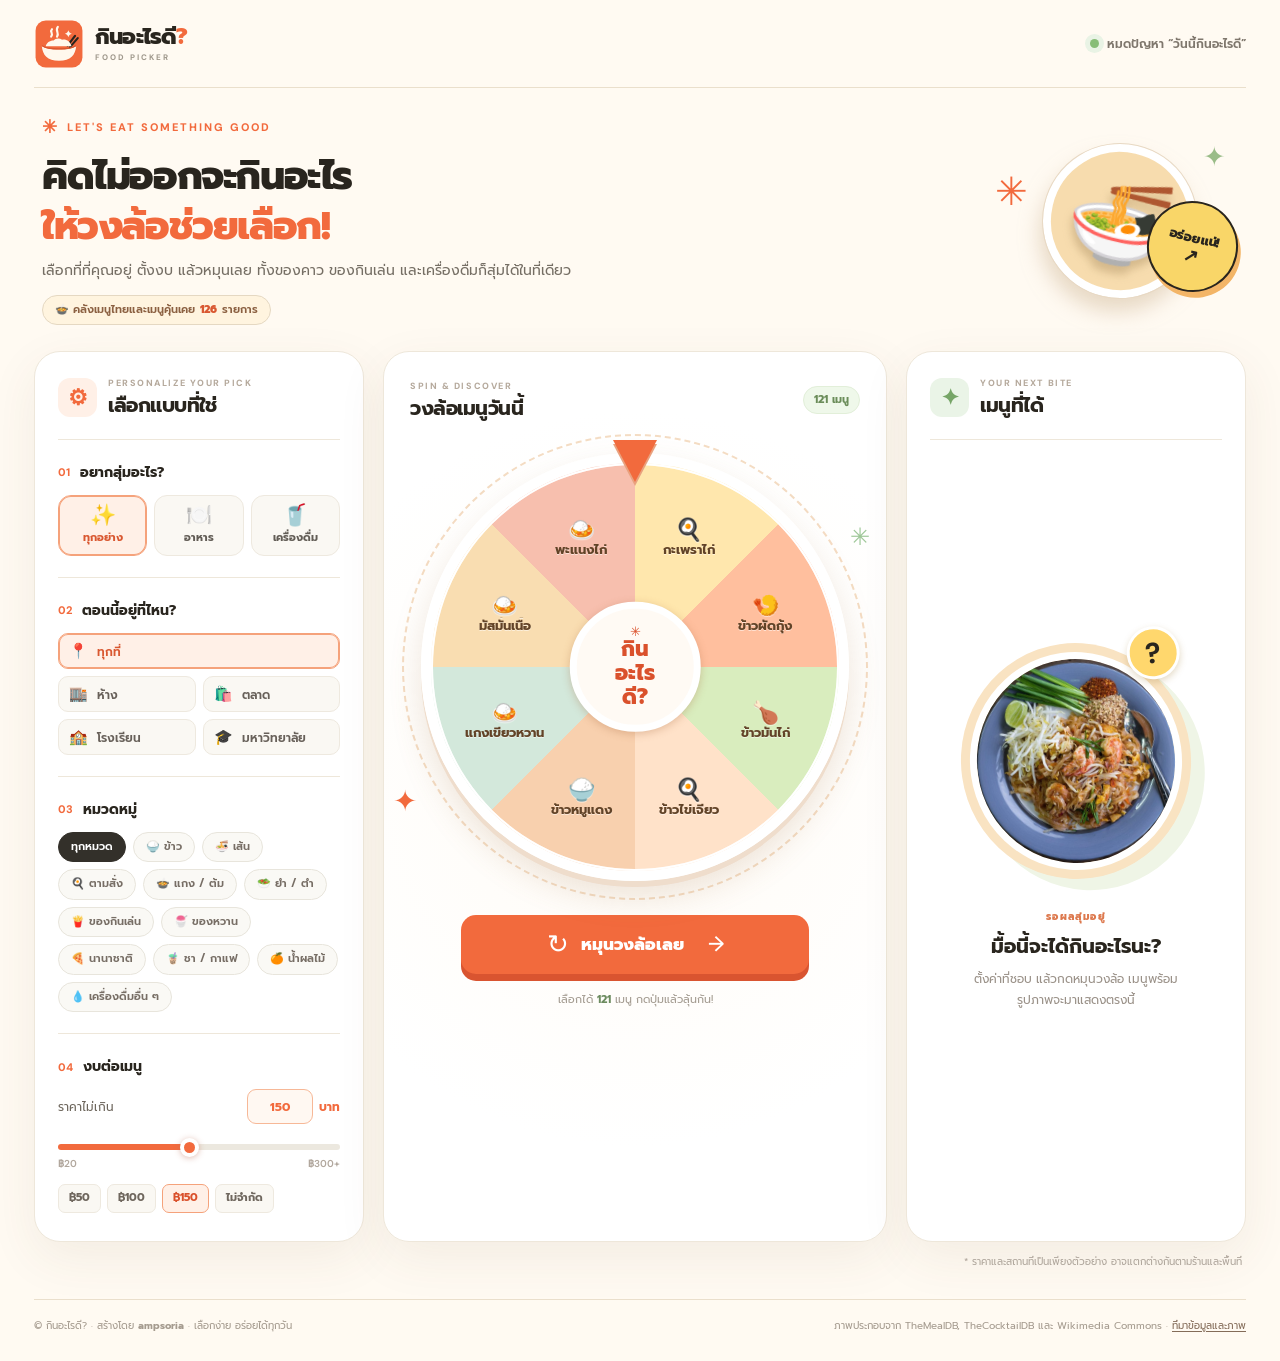
==== index.html @ 2dd82d44 "Prepare food roulette for GitHub Pages" ====
<!doctype html>
<html lang="th">
<head>
  <meta charset="UTF-8" />
  <meta name="viewport" content="width=device-width, initial-scale=1" />
  <meta name="theme-color" content="#fff8ed" />
  <meta name="description" content="วงล้อสุ่มอาหารและเครื่องดื่ม เลือกสถานที่ หมวดหมู่ และงบประมาณ แล้วหมุนหามื้อถัดไปของคุณ" />
  <title>กินอะไรดี? — วงล้อสุ่มอาหารและเครื่องดื่ม</title>
  <link rel="icon" href="assets/logo-final.svg" type="image/svg+xml" />
  <link rel="preconnect" href="https://fonts.googleapis.com" />
  <link rel="preconnect" href="https://fonts.gstatic.com" crossorigin />
  <link href="https://fonts.googleapis.com/css2?family=DM+Sans:wght@400;500;600;700;800&family=Prompt:wght@400;500;600;700;800&display=swap" rel="stylesheet" />
  <link rel="stylesheet" href="styles.css" />
  <script src="app.js" defer></script>
</head>
<body>
  <div class="site-shell">
    <header class="site-header">
      <a class="brand" href="#top" aria-label="กินอะไรดี หน้าแรก">
        <span class="brand-mark" aria-hidden="true"><img src="assets/logo-final.svg" alt="" width="48" height="48" /></span>
        <span class="brand-name">กินอะไรดี<span class="brand-question">?</span><small>FOOD PICKER</small></span>
      </a>
      <div class="header-note"><span class="header-note-dot"></span> หมดปัญหา “วันนี้กินอะไรดี”</div>
    </header>

    <main id="top">
      <section class="intro" aria-labelledby="page-title">
        <div class="intro-copy">
          <span class="eyebrow"><span class="eyebrow-star">✳</span> LET'S EAT SOMETHING GOOD</span>
          <h1 id="page-title">คิดไม่ออกจะกินอะไร<br /><span>ให้วงล้อช่วยเลือก!</span></h1>
          <p>เลือกที่ที่คุณอยู่ ตั้งงบ แล้วหมุนเลย ทั้งของคาว ของกินเล่น และเครื่องดื่มก็สุ่มได้ในที่เดียว</p>
          <div class="catalog-counter">🍲 คลังเมนูไทยและเมนูคุ้นเคย <strong id="catalog-total">35</strong> รายการ</div>
        </div>
        <div class="intro-art" aria-hidden="true">
          <div class="art-spark art-spark-one">✳</div>
          <div class="art-plate"><span>🍜</span></div>
          <div class="art-badge">อร่อยแน่! <span>↗</span></div>
          <div class="art-spark art-spark-two">✦</div>
        </div>
      </section>

      <section class="picker-layout" aria-label="วงล้อสุ่มเมนู">
        <aside class="filter-card" aria-labelledby="filter-title">
          <div class="card-heading">
            <div class="heading-icon">⚙</div>
            <div><span class="card-kicker">PERSONALIZE YOUR PICK</span><h2 id="filter-title">เลือกแบบที่ใช่</h2></div>
          </div>

          <div class="filter-group">
            <div class="group-heading"><span class="step">01</span><h3>อยากสุ่มอะไร?</h3></div>
            <div class="type-options" id="type-options" role="group" aria-label="ประเภทเมนู">
              <button class="type-option is-selected" type="button" data-type="all" aria-pressed="true"><span>✨</span> ทุกอย่าง</button>
              <button class="type-option" type="button" data-type="food" aria-pressed="false"><span>🍽️</span> อาหาร</button>
              <button class="type-option" type="button" data-type="drink" aria-pressed="false"><span>🥤</span> เครื่องดื่ม</button>
            </div>
          </div>

          <div class="filter-group">
            <div class="group-heading"><span class="step">02</span><h3>ตอนนี้อยู่ที่ไหน?</h3></div>
            <div class="location-options" id="location-options" role="group" aria-label="สถานที่">
              <button class="location-option is-selected" type="button" data-location="all" aria-pressed="true"><span>📍</span> ทุกที่</button>
              <button class="location-option" type="button" data-location="mall" aria-pressed="false"><span>🏬</span> ห้าง</button>
              <button class="location-option" type="button" data-location="market" aria-pressed="false"><span>🛍️</span> ตลาด</button>
              <button class="location-option" type="button" data-location="school" aria-pressed="false"><span>🏫</span> โรงเรียน</button>
              <button class="location-option" type="button" data-location="university" aria-pressed="false"><span>🎓</span> มหาวิทยาลัย</button>
            </div>
          </div>

          <div class="filter-group">
            <div class="group-heading"><span class="step">03</span><h3>หมวดหมู่</h3></div>
            <div class="category-options" id="category-options" role="group" aria-label="หมวดหมู่เมนู"></div>
          </div>

          <div class="filter-group budget-group">
            <div class="group-heading"><span class="step">04</span><h3>งบต่อเมนู</h3></div>
            <div class="budget-topline"><label for="budget-input">ราคาไม่เกิน</label><div class="budget-input-wrap"><input id="budget-input" type="number" min="0" max="9999" step="1" value="150" inputmode="numeric" /><span>บาท</span></div></div>
            <input class="budget-slider" id="budget-slider" type="range" min="20" max="300" step="10" value="150" aria-label="งบสูงสุดต่อเมนู" />
            <div class="budget-scale"><span>฿20</span><span>฿300+</span></div>
            <div class="budget-presets" id="budget-presets" role="group" aria-label="งบประมาณที่เลือกบ่อย">
              <button type="button" data-budget="50">฿50</button>
              <button type="button" data-budget="100">฿100</button>
              <button type="button" data-budget="150" class="is-selected">฿150</button>
              <button type="button" data-budget="all">ไม่จำกัด</button>
            </div>
          </div>
        </aside>

        <div class="spin-card" aria-labelledby="wheel-title">
          <div class="spin-header">
            <div><span class="card-kicker">SPIN & DISCOVER</span><h2 id="wheel-title">วงล้อเมนูวันนี้</h2></div>
            <span class="match-count" id="match-count">0 เมนู</span>
          </div>
          <div class="wheel-stage">
            <div class="wheel-halo"></div>
            <div class="wheel-pointer" aria-hidden="true"></div>
            <div class="wheel" id="wheel" aria-label="วงล้อสุ่มเมนู">
              <div class="wheel-labels" id="wheel-labels"></div>
            </div>
            <div class="wheel-center" aria-hidden="true"><span class="center-spark">✳</span><strong>กิน<br>อะไร<br>ดี?</strong></div>
            <span class="stage-spark stage-spark-a" aria-hidden="true">✦</span>
            <span class="stage-spark stage-spark-b" aria-hidden="true">✳</span>
          </div>
          <button class="spin-button" type="button" id="spin-button"><span class="spin-button-icon">↻</span><span>หมุนวงล้อเลย</span><span class="spin-button-arrow">→</span></button>
          <p class="spin-hint" id="spin-hint">เลือกได้ <strong id="match-count-inline">0</strong> เมนู กดปุ่มแล้วลุ้นกัน!</p>
        </div>

        <aside class="result-card" aria-labelledby="result-title">
          <div class="result-heading"><span class="result-heading-icon">✦</span><div><span class="card-kicker">YOUR NEXT BITE</span><h2 id="result-title">เมนูที่ได้</h2></div></div>
          <div id="result-content" class="result-content" aria-live="polite">
            <div class="result-empty">
              <div class="empty-photo"><img src="assets/pad-thai.jpg" alt="ผัดไทย" /><span class="empty-photo-sticker">?</span></div>
              <span class="result-mini-label">รอผลสุ่มอยู่</span>
              <h3>มื้อนี้จะได้กินอะไรนะ?</h3>
              <p>ตั้งค่าที่ชอบ แล้วกดหมุนวงล้อ เมนูพร้อมรูปภาพจะมาแสดงตรงนี้</p>
            </div>
          </div>
        </aside>
      </section>
      <p class="price-note">* ราคาและสถานที่เป็นเพียงตัวอย่าง อาจแตกต่างกันตามร้านและพื้นที่</p>
    </main>
    <footer class="site-footer"><span>© กินอะไรดี? · สร้างโดย <strong>ampsoria</strong> · เลือกง่าย อร่อยได้ทุกวัน</span><span>ภาพประกอบจาก TheMealDB, TheCocktailDB และ Wikimedia Commons · <a href="credits.html">ที่มาข้อมูลและภาพ</a></span></footer>
  </div>
</body>
</html>
---- styles.css ----
:root{--ink:#29251e;--muted:#827e76;--paper:#fffaf2;--white:#fff;--line:#eee7da;--orange:#f26a3d;--orange-dark:#da512c;--cream:#ffe9c6;--green:#cfeac8;--shadow:0 16px 50px rgba(93,67,35,.075)}
*{box-sizing:border-box}html{scroll-behavior:smooth}body{margin:0;background:var(--paper);color:var(--ink);font-family:Prompt,"Noto Sans Thai",sans-serif;font-size:14px;line-height:1.5}button,input{font:inherit}button{cursor:pointer}button:focus-visible,input:focus-visible{outline:3px solid #ffc271;outline-offset:2px}button:disabled{cursor:not-allowed}h1,h2,h3,p{margin-top:0}.site-shell{max-width:1500px;margin:auto;padding:0 34px}.site-header{height:88px;display:flex;align-items:center;justify-content:space-between;border-bottom:1px solid #eadfcc}.brand{display:flex;align-items:center;gap:11px;text-decoration:none;color:var(--ink)}.brand-mark{width:45px;height:45px;background:var(--orange);border-radius:15px;display:grid;place-items:center;color:white;font-size:27px;line-height:1;transform:rotate(-10deg);box-shadow:0 5px 0 #f7c6a6}.brand-mark span{transform:rotate(10deg)}.brand-name{font-size:22px;font-weight:800;letter-spacing:-.8px;line-height:1}.brand-question{color:var(--orange)}.brand-name small{display:block;margin-top:5px;color:#a0998d;letter-spacing:2px;font:800 8px/1 "DM Sans",sans-serif}.header-note{display:flex;align-items:center;gap:8px;color:#7f776d;font-size:12px;font-weight:600}.header-note-dot{width:9px;height:9px;border-radius:50%;background:#87bd77;box-shadow:0 0 0 5px #e9f3e5}.intro{min-height:245px;display:flex;align-items:center;justify-content:space-between;gap:24px;padding:30px 8px 26px}.intro-copy{max-width:780px}.eyebrow{display:inline-flex;gap:8px;align-items:center;color:var(--orange);font:800 11px/1 "DM Sans",sans-serif;letter-spacing:2px}.eyebrow-star{font-size:18px}.intro h1{margin:12px 0 8px;font-size:clamp(30px,3.05vw,45px);line-height:1.29;letter-spacing:-1.4px;font-weight:800}.intro h1 span{color:var(--orange)}.intro p{color:#756e64;font-size:14px;margin:0;max-width:590px}.intro-art{width:260px;height:175px;position:relative;flex:none}.art-plate{position:absolute;top:10px;left:65px;width:154px;height:154px;border:8px solid #fff;outline:1px solid #e8d9c4;border-radius:50%;background:#f7dcae;display:grid;place-items:center;box-shadow:0 14px 20px #d2ba9980;transform:rotate(13deg)}.art-plate span{font-size:85px;line-height:1;filter:drop-shadow(0 8px 4px #886d4050)}.art-badge{position:absolute;right:0;bottom:17px;background:#f9d668;border:2px solid var(--ink);border-radius:50%;width:91px;height:91px;display:flex;align-items:center;justify-content:center;flex-direction:column;font-size:13px;font-weight:800;transform:rotate(13deg);box-shadow:4px 5px 0 #f3b567}.art-badge span{font-size:18px;line-height:1}.art-spark{position:absolute;color:var(--orange)}.art-spark-one{font-size:39px;left:17px;top:29px}.art-spark-two{font-size:27px;right:12px;top:3px;color:#9abc88}.picker-layout{display:grid;grid-template-columns:minmax(280px,330px) minmax(390px,1fr) minmax(280px,340px);gap:19px;align-items:stretch}.filter-card,.spin-card,.result-card{min-width:0;border:1px solid var(--line);border-radius:26px;background:#fff;box-shadow:var(--shadow)}.filter-card{padding:25px 23px 28px}.card-heading,.result-heading{display:flex;align-items:center;gap:11px;padding-bottom:22px;border-bottom:1px solid var(--line)}.heading-icon,.result-heading-icon{width:39px;height:39px;background:#fff0e7;color:var(--orange);border-radius:12px;display:grid;place-items:center;font-size:22px;font-weight:800}.card-kicker{display:block;font:800 9px/1.4 "DM Sans",sans-serif;letter-spacing:1.55px;color:#b5a99c}.card-heading h2,.spin-header h2,.result-heading h2{font-size:20px;line-height:1.2;margin:3px 0 0;letter-spacing:-.5px}.filter-group{padding-top:22px}.filter-group+.filter-group{border-top:1px solid var(--line);margin-top:21px}.group-heading{display:flex;align-items:center;gap:10px;margin-bottom:12px}.step{color:var(--orange);font:800 11px "DM Sans",sans-serif}.group-heading h3{font-size:14px;font-weight:700;margin:0}.type-options{display:grid;grid-template-columns:repeat(3,1fr);gap:7px}.type-option{min-height:61px;padding:6px 3px;background:#faf8f3;border:1px solid #eee9df;border-radius:13px;color:#625d56;font-size:11px;font-weight:700;display:flex;align-items:center;justify-content:center;flex-direction:column;gap:3px;transition:.2s}.type-option span{font-size:21px;line-height:1.1}.type-option:hover,.location-option:hover,.category-options button:hover,.budget-presets button:hover{border-color:#f9b28f;background:#fff8f1}.type-option.is-selected,.location-option.is-selected{color:#d95831;background:#fff0e7;border-color:#f5a27b;box-shadow:inset 0 0 0 1px #f5a27b}.location-options{display:grid;grid-template-columns:repeat(2,1fr);gap:7px}.location-option{border:1px solid #eee9df;border-radius:10px;background:#faf8f3;min-height:36px;text-align:left;padding:5px 10px;font-size:12px;font-weight:600;color:#68615a;transition:.2s}.location-option:first-child{grid-column:span 2}.location-option span{font-size:15px;margin-right:5px}.category-options{display:flex;flex-wrap:wrap;gap:7px}.category-options button{border:1px solid #e8e5dc;background:#faf9f5;color:#776e65;border-radius:100px;padding:6px 12px;font-size:11px;font-weight:600;transition:.2s}.category-options button.is-selected{background:#33302a;border-color:#33302a;color:#fff}.budget-topline{display:flex;align-items:center;justify-content:space-between;font-size:12px;color:#6d665c}.budget-input-wrap{display:flex;align-items:center;gap:6px;color:var(--orange);font-weight:700}.budget-input-wrap input{width:66px;height:35px;border:1px solid #f7b897;border-radius:9px;text-align:center;color:var(--orange);font-weight:700;background:#fff8f2;appearance:textfield}.budget-input-wrap input::-webkit-inner-spin-button,.budget-input-wrap input::-webkit-outer-spin-button{-webkit-appearance:none;margin:0}.budget-input-wrap input:disabled{opacity:.5}.budget-slider{width:100%;height:6px;appearance:none;-webkit-appearance:none;border-radius:20px;margin:20px 0 5px;background:linear-gradient(to right,var(--orange) 0%,var(--orange) var(--fill,46%),#ece8df var(--fill,46%),#ece8df 100%)}.budget-slider::-webkit-slider-thumb{appearance:none;width:19px;height:19px;border:4px solid white;background:var(--orange);border-radius:50%;box-shadow:0 1px 6px #bf745b7a}.budget-slider::-moz-range-thumb{width:12px;height:12px;border:4px solid white;background:var(--orange);border-radius:50%;box-shadow:0 1px 6px #bf745b7a}.budget-slider:disabled{opacity:.45}.budget-scale{display:flex;justify-content:space-between;color:#b1a79d;font:600 10px "DM Sans",sans-serif}.budget-presets{display:flex;flex-wrap:wrap;gap:6px;margin-top:13px}.budget-presets button{padding:5px 10px;border-radius:7px;background:#faf8f3;border:1px solid #eee9df;color:#6f675e;font-size:11px;font-weight:700}.budget-presets button.is-selected{background:#fff0e7;color:var(--orange-dark);border-color:#f5a27b}.spin-card{padding:28px 26px 26px;display:flex;flex-direction:column;align-items:center;background:radial-gradient(circle at 50% 48%,#fffbf5 0,#fff 70%)}.spin-header{display:flex;justify-content:space-between;align-items:center;width:100%}.match-count{color:#6b8d5a;background:#eff8ea;border:1px solid #e2efd9;border-radius:100px;padding:5px 10px;font-size:11px;font-weight:700;white-space:nowrap}.wheel-stage{position:relative;width:min(100%,470px);aspect-ratio:1;display:grid;place-items:center;margin:22px auto 23px}.wheel-halo{position:absolute;inset:-8px;border-radius:50%;border:2px dashed #f4dcc3}.wheel{position:relative;width:95%;height:95%;border-radius:50%;border:10px solid #fff;box-shadow:0 6px 0 #efddcc,0 16px 32px rgba(163,115,72,.18),inset 0 0 0 2px #fff;overflow:hidden;transform:rotate(0deg);background:#f9d59b}.wheel::after{content:"";position:absolute;inset:0;border-radius:50%;box-shadow:inset 0 0 0 2px #ffffff70;pointer-events:none}.wheel-labels{position:absolute;inset:0}.wheel-label{position:absolute;left:50%;top:50%;width:90px;text-align:center;color:#624327;font-size:clamp(10px,1.1vw,13px);font-weight:700;line-height:1.2;text-shadow:0 1px 0 #ffffff88;transform:translate(-50%,-50%) rotate(var(--angle)) translateY(var(--negative-radius)) rotate(var(--counter-angle));pointer-events:none}.wheel-label span{display:block;overflow:hidden;text-overflow:ellipsis;white-space:nowrap}.wheel-label i{font-style:normal;display:block;font-size:22px;line-height:1.15}.wheel-center{position:absolute;left:50%;top:50%;transform:translate(-50%,-50%);width:29%;aspect-ratio:1;border-radius:50%;background:#fffaf4;border:7px solid #fff;box-shadow:0 2px 8px #a96a3f55;display:flex;align-items:center;justify-content:center;flex-direction:column;text-align:center;z-index:2;color:var(--orange-dark)}.wheel-center strong{font-weight:800;line-height:1.14;font-size:clamp(14px,1.7vw,21px)}.center-spark{font-size:13px;line-height:1}.wheel-pointer{position:absolute;z-index:5;top:-2px;left:50%;transform:translateX(-50%);width:0;height:0;border-left:22px solid transparent;border-right:22px solid transparent;border-top:42px solid var(--orange);filter:drop-shadow(0 4px 0 #e9a17e)}.stage-spark{position:absolute;color:var(--orange);pointer-events:none}.stage-spark-a{font-size:29px;left:-17px;bottom:68px}.stage-spark-b{font-size:24px;right:-10px;top:77px;color:#9ec798}.spin-button{width:min(100%,348px);height:59px;border:0;border-radius:15px;background:var(--orange);box-shadow:0 7px 0 #d95430;color:white;font-size:17px;font-weight:800;display:flex;align-items:center;justify-content:center;gap:12px;transition:transform .15s,box-shadow .15s,background .2s}.spin-button:hover:not(:disabled){background:#e95e35;transform:translateY(2px);box-shadow:0 5px 0 #d95430}.spin-button:active:not(:disabled){transform:translateY(6px);box-shadow:0 1px 0 #d95430}.spin-button:disabled{background:#c8c4bc;box-shadow:0 7px 0 #aaa59d}.spin-button-icon{font-family:"DM Sans",sans-serif;font-size:26px;font-weight:500;line-height:1}.spin-button-arrow{margin-left:12px;font-family:"DM Sans",sans-serif;font-size:21px;font-weight:500}.spin-hint{color:#a39b90;font-size:11px;text-align:center;margin:18px 0 0}.spin-hint strong{color:#6d8c60}.result-card{padding:25px 23px;display:flex;flex-direction:column}.result-heading{padding-bottom:22px}.result-heading-icon{font-size:22px;background:#eaf4e7;color:#76a567}.result-content{flex:1;display:flex;flex-direction:column}.result-empty{flex:1;display:flex;flex-direction:column;align-items:center;justify-content:center;text-align:center;padding:20px 0 26px}.empty-photo{width:min(100%,230px);aspect-ratio:1;position:relative;margin:4px auto 30px;border-radius:50%;background:#f9e3c2;padding:9px;transform:rotate(-8deg);box-shadow:12px 13px 0 #eff5e6}.empty-photo img{width:100%;height:100%;object-fit:cover;border:7px solid white;border-radius:50%;filter:saturate(.92)}.empty-photo-sticker{position:absolute;right:-3px;top:-5px;width:53px;height:53px;border-radius:50%;background:#ffd76d;border:3px solid white;display:grid;place-items:center;font:800 29px "DM Sans",sans-serif;box-shadow:0 3px 7px #9a742a44}.result-mini-label{font-size:10px;letter-spacing:1.2px;color:#dd794e;font-weight:800}.result-empty h3{font-size:20px;margin:7px 0 8px}.result-empty p{max-width:220px;color:#9a9188;font-size:12px;line-height:1.7;margin:0}.result-picked{padding-top:17px;animation:showResult .45s ease}.result-image-wrap{position:relative;width:100%;aspect-ratio:1.12;border-radius:18px;overflow:hidden;background:#f5e4c9}.result-image-wrap img{width:100%;height:100%;object-fit:cover;display:block}.result-image-wrap:after{content:"";position:absolute;inset:auto 0 0;height:35%;background:linear-gradient(transparent,#0003)}.result-price{position:absolute;z-index:1;right:12px;bottom:12px;border-radius:100px;background:#fff;color:var(--orange-dark);font:800 17px Prompt,sans-serif;padding:5px 14px;box-shadow:0 5px 15px #0002}.result-meta{display:flex;gap:6px;align-items:center;margin:19px 0 8px}.result-meta span{border-radius:100px;background:#fff0e7;color:#cf6540;padding:4px 9px;font-size:10px;font-weight:700}.result-meta span:last-child{background:#edf5ea;color:#638654}.result-picked h3{font-size:24px;line-height:1.3;letter-spacing:-.5px;margin:0 0 8px}.result-picked p{font-size:12px;color:#8d857b;line-height:1.7;margin:0 0 18px}.result-divider{height:1px;background:var(--line);margin-top:auto}.result-actions{padding-top:16px;display:flex;gap:8px}.result-actions button{flex:1;border-radius:10px;padding:10px 8px;font-size:11px;font-weight:700}.again-button{border:1px solid var(--orange);color:var(--orange-dark);background:#fff8f3}.copy-button{border:1px solid #e9e5dc;color:#645d54;background:#faf9f6}.result-actions button:hover{filter:brightness(.97)}.no-results{flex:1;display:flex;align-items:center;justify-content:center;flex-direction:column;text-align:center;padding:32px 8px;color:#81796e}.no-results .no-results-icon{font-size:52px;margin-bottom:12px}.no-results h3{font-size:19px;margin:0 0 6px;color:var(--ink)}.no-results p{font-size:12px;max-width:240px}.price-note{color:#afa69c;text-align:right;font-size:10px;margin:12px 4px 30px}.site-footer{padding:18px 0 28px;border-top:1px solid #eadfcc;color:#a59b8f;font-size:10px;display:flex;justify-content:space-between;gap:20px}@keyframes showResult{from{opacity:0;transform:translateY(10px)}to{opacity:1;transform:translateY(0)}}
@media(max-width:1180px){.picker-layout{grid-template-columns:300px minmax(350px,1fr)}.result-card{grid-column:2;grid-row:2}.filter-card{grid-row:1/span 2}.result-empty{min-height:220px}.result-picked{display:grid;grid-template-columns:190px 1fr;column-gap:18px}.result-image-wrap{grid-row:1/span 5;aspect-ratio:1}.result-meta{margin-top:3px}.result-divider,.result-actions{grid-column:2}.result-picked h3{font-size:22px}.wheel-stage{width:min(100%,440px)}}
@media(max-width:760px){.site-shell{padding:0 17px}.site-header{height:73px}.header-note{display:none}.intro{min-height:0;padding:35px 4px 29px}.intro h1{font-size:clamp(29px,7vw,42px)}.intro p{font-size:12px;max-width:400px}.intro-art{display:none}.picker-layout{display:flex;flex-direction:column;gap:15px}.filter-card,.spin-card,.result-card{border-radius:22px}.filter-card{padding:21px}.filter-group{padding-top:18px}.filter-group+.filter-group{margin-top:18px}.spin-card{padding:23px 17px 25px}.wheel-stage{width:min(100%,430px);margin:20px auto 19px}.wheel-label{font-size:clamp(9px,2.65vw,12px);width:74px}.wheel-label i{font-size:17px}.wheel-pointer{border-left-width:18px;border-right-width:18px;border-top-width:35px}.result-card{min-height:310px}.result-picked{display:block}.result-image-wrap{aspect-ratio:1.55}.result-meta{margin-top:16px}.site-footer{flex-direction:column;gap:4px}.price-note{text-align:left}}
@media(max-width:390px){.wheel-center{border-width:5px}.wheel-center strong{font-size:13px}.wheel-label{width:63px;font-size:9px}.wheel-label i{font-size:15px}.spin-button{height:55px;font-size:15px}}
@media(prefers-reduced-motion:reduce){*,*::before,*::after{scroll-behavior:auto!important;animation-duration:.01ms!important;transition-duration:.01ms!important}}
.catalog-counter{display:inline-flex;align-items:center;gap:5px;margin-top:14px;padding:6px 12px;border:1px solid #e5d8c2;border-radius:100px;background:#fff4df;color:#8b6041;font-size:11px;font-weight:600}.catalog-counter strong{color:#d95831;font-weight:800}.site-footer a{color:#846c59;text-decoration:underline;text-underline-offset:2px}.site-footer a:hover{color:#d95831}
.brand-mark{width:50px;height:50px;background:none;border-radius:0;box-shadow:none;transform:none}.brand-mark img{display:block;width:100%;height:100%;object-fit:contain}
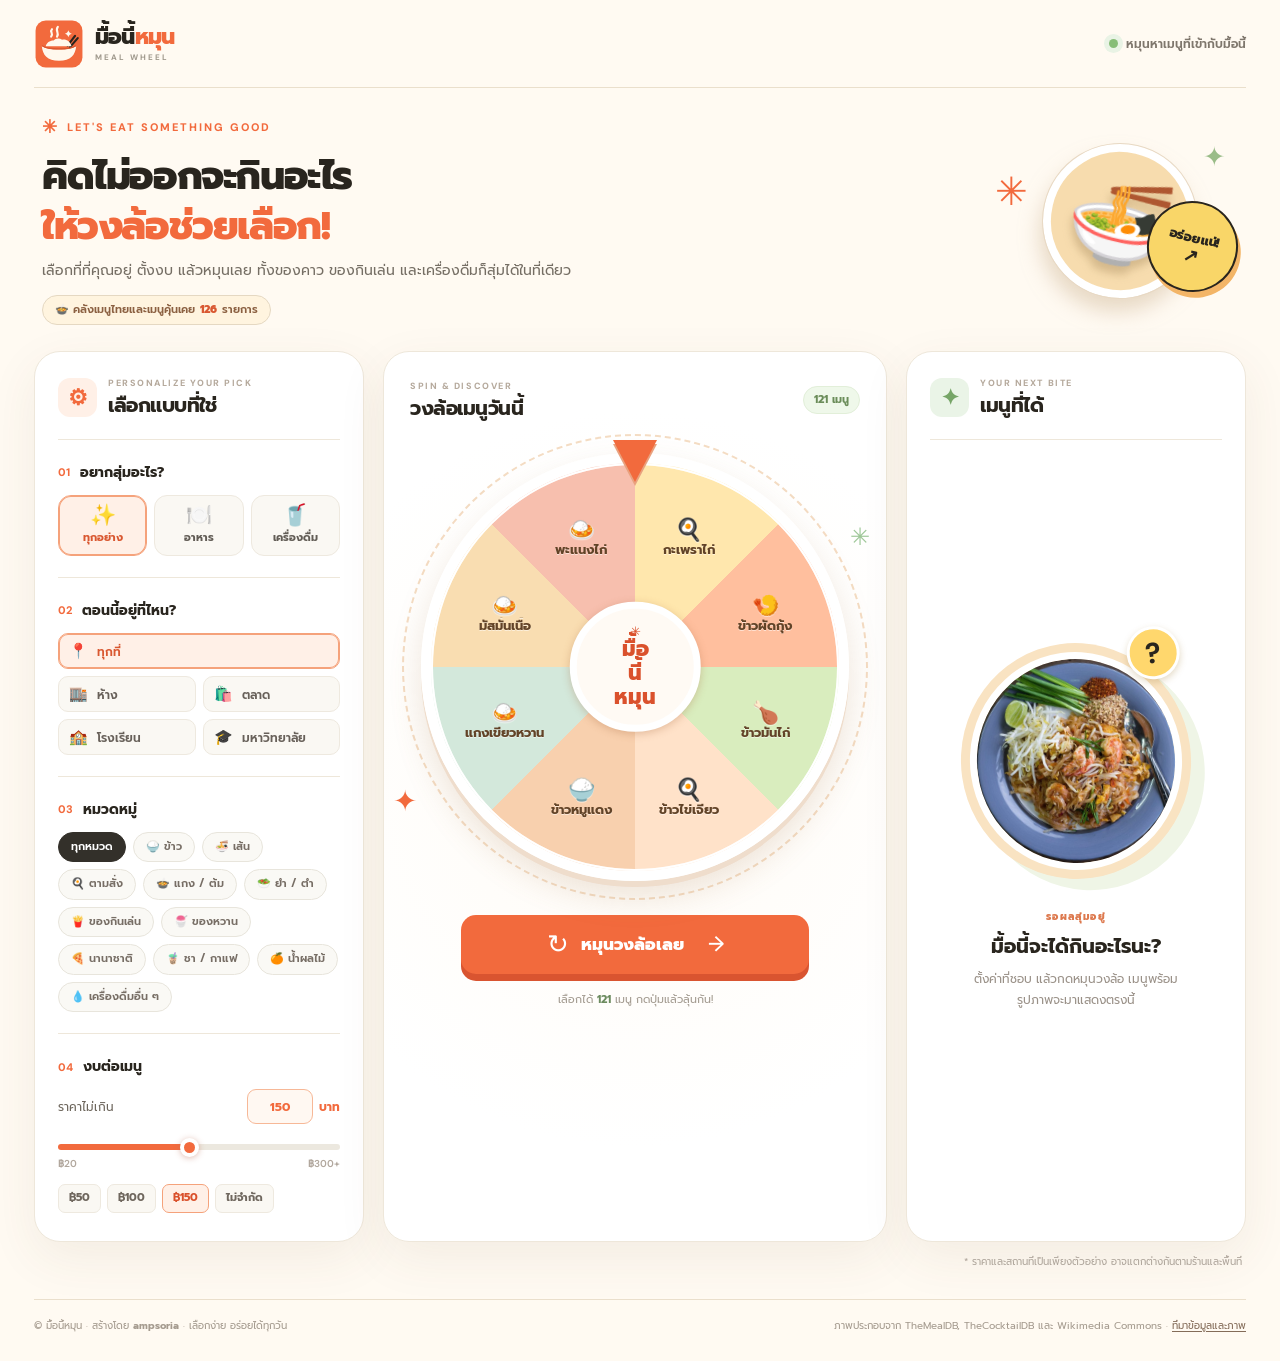
==== commit 9322a85a: "Rename site to มื้อนี้หมุน" ====
--- a/index.html
+++ b/index.html
@@ -4,8 +4,8 @@
   <meta charset="UTF-8" />
   <meta name="viewport" content="width=device-width, initial-scale=1" />
   <meta name="theme-color" content="#fff8ed" />
-  <meta name="description" content="วงล้อสุ่มอาหารและเครื่องดื่ม เลือกสถานที่ หมวดหมู่ และงบประมาณ แล้วหมุนหามื้อถัดไปของคุณ" />
-  <title>กินอะไรดี? — วงล้อสุ่มอาหารและเครื่องดื่ม</title>
+  <meta name="description" content="มื้อนี้หมุน: วงล้อสุ่มอาหารและเครื่องดื่ม เลือกสถานที่ หมวดหมู่ และงบประมาณ แล้วหมุนหามื้อถัดไปของคุณ" />
+  <title>มื้อนี้หมุน — วงล้อสุ่มอาหารและเครื่องดื่ม</title>
   <link rel="icon" href="assets/logo-final.svg" type="image/svg+xml" />
   <link rel="preconnect" href="https://fonts.googleapis.com" />
   <link rel="preconnect" href="https://fonts.gstatic.com" crossorigin />
@@ -16,11 +16,11 @@
 <body>
   <div class="site-shell">
     <header class="site-header">
-      <a class="brand" href="#top" aria-label="กินอะไรดี หน้าแรก">
+      <a class="brand" href="#top" aria-label="มื้อนี้หมุน หน้าแรก">
         <span class="brand-mark" aria-hidden="true"><img src="assets/logo-final.svg" alt="" width="48" height="48" /></span>
-        <span class="brand-name">กินอะไรดี<span class="brand-question">?</span><small>FOOD PICKER</small></span>
+        <span class="brand-name">มื้อนี้<span class="brand-accent">หมุน</span><small>MEAL WHEEL</small></span>
       </a>
-      <div class="header-note"><span class="header-note-dot"></span> หมดปัญหา “วันนี้กินอะไรดี”</div>
+      <div class="header-note"><span class="header-note-dot"></span> หมุนหาเมนูที่เข้ากับมื้อนี้</div>
     </header>
 
     <main id="top">
@@ -96,7 +96,7 @@
             <div class="wheel" id="wheel" aria-label="วงล้อสุ่มเมนู">
               <div class="wheel-labels" id="wheel-labels"></div>
             </div>
-            <div class="wheel-center" aria-hidden="true"><span class="center-spark">✳</span><strong>กิน<br>อะไร<br>ดี?</strong></div>
+            <div class="wheel-center" aria-hidden="true"><span class="center-spark">✳</span><strong>มื้อ<br>นี้<br>หมุน</strong></div>
             <span class="stage-spark stage-spark-a" aria-hidden="true">✦</span>
             <span class="stage-spark stage-spark-b" aria-hidden="true">✳</span>
           </div>
@@ -118,7 +118,7 @@
       </section>
       <p class="price-note">* ราคาและสถานที่เป็นเพียงตัวอย่าง อาจแตกต่างกันตามร้านและพื้นที่</p>
     </main>
-    <footer class="site-footer"><span>© กินอะไรดี? · สร้างโดย <strong>ampsoria</strong> · เลือกง่าย อร่อยได้ทุกวัน</span><span>ภาพประกอบจาก TheMealDB, TheCocktailDB และ Wikimedia Commons · <a href="credits.html">ที่มาข้อมูลและภาพ</a></span></footer>
+    <footer class="site-footer"><span>© มื้อนี้หมุน · สร้างโดย <strong>ampsoria</strong> · เลือกง่าย อร่อยได้ทุกวัน</span><span>ภาพประกอบจาก TheMealDB, TheCocktailDB และ Wikimedia Commons · <a href="credits.html">ที่มาข้อมูลและภาพ</a></span></footer>
   </div>
 </body>
 </html>
--- a/styles.css
+++ b/styles.css
@@ -1,5 +1,5 @@
 :root{--ink:#29251e;--muted:#827e76;--paper:#fffaf2;--white:#fff;--line:#eee7da;--orange:#f26a3d;--orange-dark:#da512c;--cream:#ffe9c6;--green:#cfeac8;--shadow:0 16px 50px rgba(93,67,35,.075)}
-*{box-sizing:border-box}html{scroll-behavior:smooth}body{margin:0;background:var(--paper);color:var(--ink);font-family:Prompt,"Noto Sans Thai",sans-serif;font-size:14px;line-height:1.5}button,input{font:inherit}button{cursor:pointer}button:focus-visible,input:focus-visible{outline:3px solid #ffc271;outline-offset:2px}button:disabled{cursor:not-allowed}h1,h2,h3,p{margin-top:0}.site-shell{max-width:1500px;margin:auto;padding:0 34px}.site-header{height:88px;display:flex;align-items:center;justify-content:space-between;border-bottom:1px solid #eadfcc}.brand{display:flex;align-items:center;gap:11px;text-decoration:none;color:var(--ink)}.brand-mark{width:45px;height:45px;background:var(--orange);border-radius:15px;display:grid;place-items:center;color:white;font-size:27px;line-height:1;transform:rotate(-10deg);box-shadow:0 5px 0 #f7c6a6}.brand-mark span{transform:rotate(10deg)}.brand-name{font-size:22px;font-weight:800;letter-spacing:-.8px;line-height:1}.brand-question{color:var(--orange)}.brand-name small{display:block;margin-top:5px;color:#a0998d;letter-spacing:2px;font:800 8px/1 "DM Sans",sans-serif}.header-note{display:flex;align-items:center;gap:8px;color:#7f776d;font-size:12px;font-weight:600}.header-note-dot{width:9px;height:9px;border-radius:50%;background:#87bd77;box-shadow:0 0 0 5px #e9f3e5}.intro{min-height:245px;display:flex;align-items:center;justify-content:space-between;gap:24px;padding:30px 8px 26px}.intro-copy{max-width:780px}.eyebrow{display:inline-flex;gap:8px;align-items:center;color:var(--orange);font:800 11px/1 "DM Sans",sans-serif;letter-spacing:2px}.eyebrow-star{font-size:18px}.intro h1{margin:12px 0 8px;font-size:clamp(30px,3.05vw,45px);line-height:1.29;letter-spacing:-1.4px;font-weight:800}.intro h1 span{color:var(--orange)}.intro p{color:#756e64;font-size:14px;margin:0;max-width:590px}.intro-art{width:260px;height:175px;position:relative;flex:none}.art-plate{position:absolute;top:10px;left:65px;width:154px;height:154px;border:8px solid #fff;outline:1px solid #e8d9c4;border-radius:50%;background:#f7dcae;display:grid;place-items:center;box-shadow:0 14px 20px #d2ba9980;transform:rotate(13deg)}.art-plate span{font-size:85px;line-height:1;filter:drop-shadow(0 8px 4px #886d4050)}.art-badge{position:absolute;right:0;bottom:17px;background:#f9d668;border:2px solid var(--ink);border-radius:50%;width:91px;height:91px;display:flex;align-items:center;justify-content:center;flex-direction:column;font-size:13px;font-weight:800;transform:rotate(13deg);box-shadow:4px 5px 0 #f3b567}.art-badge span{font-size:18px;line-height:1}.art-spark{position:absolute;color:var(--orange)}.art-spark-one{font-size:39px;left:17px;top:29px}.art-spark-two{font-size:27px;right:12px;top:3px;color:#9abc88}.picker-layout{display:grid;grid-template-columns:minmax(280px,330px) minmax(390px,1fr) minmax(280px,340px);gap:19px;align-items:stretch}.filter-card,.spin-card,.result-card{min-width:0;border:1px solid var(--line);border-radius:26px;background:#fff;box-shadow:var(--shadow)}.filter-card{padding:25px 23px 28px}.card-heading,.result-heading{display:flex;align-items:center;gap:11px;padding-bottom:22px;border-bottom:1px solid var(--line)}.heading-icon,.result-heading-icon{width:39px;height:39px;background:#fff0e7;color:var(--orange);border-radius:12px;display:grid;place-items:center;font-size:22px;font-weight:800}.card-kicker{display:block;font:800 9px/1.4 "DM Sans",sans-serif;letter-spacing:1.55px;color:#b5a99c}.card-heading h2,.spin-header h2,.result-heading h2{font-size:20px;line-height:1.2;margin:3px 0 0;letter-spacing:-.5px}.filter-group{padding-top:22px}.filter-group+.filter-group{border-top:1px solid var(--line);margin-top:21px}.group-heading{display:flex;align-items:center;gap:10px;margin-bottom:12px}.step{color:var(--orange);font:800 11px "DM Sans",sans-serif}.group-heading h3{font-size:14px;font-weight:700;margin:0}.type-options{display:grid;grid-template-columns:repeat(3,1fr);gap:7px}.type-option{min-height:61px;padding:6px 3px;background:#faf8f3;border:1px solid #eee9df;border-radius:13px;color:#625d56;font-size:11px;font-weight:700;display:flex;align-items:center;justify-content:center;flex-direction:column;gap:3px;transition:.2s}.type-option span{font-size:21px;line-height:1.1}.type-option:hover,.location-option:hover,.category-options button:hover,.budget-presets button:hover{border-color:#f9b28f;background:#fff8f1}.type-option.is-selected,.location-option.is-selected{color:#d95831;background:#fff0e7;border-color:#f5a27b;box-shadow:inset 0 0 0 1px #f5a27b}.location-options{display:grid;grid-template-columns:repeat(2,1fr);gap:7px}.location-option{border:1px solid #eee9df;border-radius:10px;background:#faf8f3;min-height:36px;text-align:left;padding:5px 10px;font-size:12px;font-weight:600;color:#68615a;transition:.2s}.location-option:first-child{grid-column:span 2}.location-option span{font-size:15px;margin-right:5px}.category-options{display:flex;flex-wrap:wrap;gap:7px}.category-options button{border:1px solid #e8e5dc;background:#faf9f5;color:#776e65;border-radius:100px;padding:6px 12px;font-size:11px;font-weight:600;transition:.2s}.category-options button.is-selected{background:#33302a;border-color:#33302a;color:#fff}.budget-topline{display:flex;align-items:center;justify-content:space-between;font-size:12px;color:#6d665c}.budget-input-wrap{display:flex;align-items:center;gap:6px;color:var(--orange);font-weight:700}.budget-input-wrap input{width:66px;height:35px;border:1px solid #f7b897;border-radius:9px;text-align:center;color:var(--orange);font-weight:700;background:#fff8f2;appearance:textfield}.budget-input-wrap input::-webkit-inner-spin-button,.budget-input-wrap input::-webkit-outer-spin-button{-webkit-appearance:none;margin:0}.budget-input-wrap input:disabled{opacity:.5}.budget-slider{width:100%;height:6px;appearance:none;-webkit-appearance:none;border-radius:20px;margin:20px 0 5px;background:linear-gradient(to right,var(--orange) 0%,var(--orange) var(--fill,46%),#ece8df var(--fill,46%),#ece8df 100%)}.budget-slider::-webkit-slider-thumb{appearance:none;width:19px;height:19px;border:4px solid white;background:var(--orange);border-radius:50%;box-shadow:0 1px 6px #bf745b7a}.budget-slider::-moz-range-thumb{width:12px;height:12px;border:4px solid white;background:var(--orange);border-radius:50%;box-shadow:0 1px 6px #bf745b7a}.budget-slider:disabled{opacity:.45}.budget-scale{display:flex;justify-content:space-between;color:#b1a79d;font:600 10px "DM Sans",sans-serif}.budget-presets{display:flex;flex-wrap:wrap;gap:6px;margin-top:13px}.budget-presets button{padding:5px 10px;border-radius:7px;background:#faf8f3;border:1px solid #eee9df;color:#6f675e;font-size:11px;font-weight:700}.budget-presets button.is-selected{background:#fff0e7;color:var(--orange-dark);border-color:#f5a27b}.spin-card{padding:28px 26px 26px;display:flex;flex-direction:column;align-items:center;background:radial-gradient(circle at 50% 48%,#fffbf5 0,#fff 70%)}.spin-header{display:flex;justify-content:space-between;align-items:center;width:100%}.match-count{color:#6b8d5a;background:#eff8ea;border:1px solid #e2efd9;border-radius:100px;padding:5px 10px;font-size:11px;font-weight:700;white-space:nowrap}.wheel-stage{position:relative;width:min(100%,470px);aspect-ratio:1;display:grid;place-items:center;margin:22px auto 23px}.wheel-halo{position:absolute;inset:-8px;border-radius:50%;border:2px dashed #f4dcc3}.wheel{position:relative;width:95%;height:95%;border-radius:50%;border:10px solid #fff;box-shadow:0 6px 0 #efddcc,0 16px 32px rgba(163,115,72,.18),inset 0 0 0 2px #fff;overflow:hidden;transform:rotate(0deg);background:#f9d59b}.wheel::after{content:"";position:absolute;inset:0;border-radius:50%;box-shadow:inset 0 0 0 2px #ffffff70;pointer-events:none}.wheel-labels{position:absolute;inset:0}.wheel-label{position:absolute;left:50%;top:50%;width:90px;text-align:center;color:#624327;font-size:clamp(10px,1.1vw,13px);font-weight:700;line-height:1.2;text-shadow:0 1px 0 #ffffff88;transform:translate(-50%,-50%) rotate(var(--angle)) translateY(var(--negative-radius)) rotate(var(--counter-angle));pointer-events:none}.wheel-label span{display:block;overflow:hidden;text-overflow:ellipsis;white-space:nowrap}.wheel-label i{font-style:normal;display:block;font-size:22px;line-height:1.15}.wheel-center{position:absolute;left:50%;top:50%;transform:translate(-50%,-50%);width:29%;aspect-ratio:1;border-radius:50%;background:#fffaf4;border:7px solid #fff;box-shadow:0 2px 8px #a96a3f55;display:flex;align-items:center;justify-content:center;flex-direction:column;text-align:center;z-index:2;color:var(--orange-dark)}.wheel-center strong{font-weight:800;line-height:1.14;font-size:clamp(14px,1.7vw,21px)}.center-spark{font-size:13px;line-height:1}.wheel-pointer{position:absolute;z-index:5;top:-2px;left:50%;transform:translateX(-50%);width:0;height:0;border-left:22px solid transparent;border-right:22px solid transparent;border-top:42px solid var(--orange);filter:drop-shadow(0 4px 0 #e9a17e)}.stage-spark{position:absolute;color:var(--orange);pointer-events:none}.stage-spark-a{font-size:29px;left:-17px;bottom:68px}.stage-spark-b{font-size:24px;right:-10px;top:77px;color:#9ec798}.spin-button{width:min(100%,348px);height:59px;border:0;border-radius:15px;background:var(--orange);box-shadow:0 7px 0 #d95430;color:white;font-size:17px;font-weight:800;display:flex;align-items:center;justify-content:center;gap:12px;transition:transform .15s,box-shadow .15s,background .2s}.spin-button:hover:not(:disabled){background:#e95e35;transform:translateY(2px);box-shadow:0 5px 0 #d95430}.spin-button:active:not(:disabled){transform:translateY(6px);box-shadow:0 1px 0 #d95430}.spin-button:disabled{background:#c8c4bc;box-shadow:0 7px 0 #aaa59d}.spin-button-icon{font-family:"DM Sans",sans-serif;font-size:26px;font-weight:500;line-height:1}.spin-button-arrow{margin-left:12px;font-family:"DM Sans",sans-serif;font-size:21px;font-weight:500}.spin-hint{color:#a39b90;font-size:11px;text-align:center;margin:18px 0 0}.spin-hint strong{color:#6d8c60}.result-card{padding:25px 23px;display:flex;flex-direction:column}.result-heading{padding-bottom:22px}.result-heading-icon{font-size:22px;background:#eaf4e7;color:#76a567}.result-content{flex:1;display:flex;flex-direction:column}.result-empty{flex:1;display:flex;flex-direction:column;align-items:center;justify-content:center;text-align:center;padding:20px 0 26px}.empty-photo{width:min(100%,230px);aspect-ratio:1;position:relative;margin:4px auto 30px;border-radius:50%;background:#f9e3c2;padding:9px;transform:rotate(-8deg);box-shadow:12px 13px 0 #eff5e6}.empty-photo img{width:100%;height:100%;object-fit:cover;border:7px solid white;border-radius:50%;filter:saturate(.92)}.empty-photo-sticker{position:absolute;right:-3px;top:-5px;width:53px;height:53px;border-radius:50%;background:#ffd76d;border:3px solid white;display:grid;place-items:center;font:800 29px "DM Sans",sans-serif;box-shadow:0 3px 7px #9a742a44}.result-mini-label{font-size:10px;letter-spacing:1.2px;color:#dd794e;font-weight:800}.result-empty h3{font-size:20px;margin:7px 0 8px}.result-empty p{max-width:220px;color:#9a9188;font-size:12px;line-height:1.7;margin:0}.result-picked{padding-top:17px;animation:showResult .45s ease}.result-image-wrap{position:relative;width:100%;aspect-ratio:1.12;border-radius:18px;overflow:hidden;background:#f5e4c9}.result-image-wrap img{width:100%;height:100%;object-fit:cover;display:block}.result-image-wrap:after{content:"";position:absolute;inset:auto 0 0;height:35%;background:linear-gradient(transparent,#0003)}.result-price{position:absolute;z-index:1;right:12px;bottom:12px;border-radius:100px;background:#fff;color:var(--orange-dark);font:800 17px Prompt,sans-serif;padding:5px 14px;box-shadow:0 5px 15px #0002}.result-meta{display:flex;gap:6px;align-items:center;margin:19px 0 8px}.result-meta span{border-radius:100px;background:#fff0e7;color:#cf6540;padding:4px 9px;font-size:10px;font-weight:700}.result-meta span:last-child{background:#edf5ea;color:#638654}.result-picked h3{font-size:24px;line-height:1.3;letter-spacing:-.5px;margin:0 0 8px}.result-picked p{font-size:12px;color:#8d857b;line-height:1.7;margin:0 0 18px}.result-divider{height:1px;background:var(--line);margin-top:auto}.result-actions{padding-top:16px;display:flex;gap:8px}.result-actions button{flex:1;border-radius:10px;padding:10px 8px;font-size:11px;font-weight:700}.again-button{border:1px solid var(--orange);color:var(--orange-dark);background:#fff8f3}.copy-button{border:1px solid #e9e5dc;color:#645d54;background:#faf9f6}.result-actions button:hover{filter:brightness(.97)}.no-results{flex:1;display:flex;align-items:center;justify-content:center;flex-direction:column;text-align:center;padding:32px 8px;color:#81796e}.no-results .no-results-icon{font-size:52px;margin-bottom:12px}.no-results h3{font-size:19px;margin:0 0 6px;color:var(--ink)}.no-results p{font-size:12px;max-width:240px}.price-note{color:#afa69c;text-align:right;font-size:10px;margin:12px 4px 30px}.site-footer{padding:18px 0 28px;border-top:1px solid #eadfcc;color:#a59b8f;font-size:10px;display:flex;justify-content:space-between;gap:20px}@keyframes showResult{from{opacity:0;transform:translateY(10px)}to{opacity:1;transform:translateY(0)}}
+*{box-sizing:border-box}html{scroll-behavior:smooth}body{margin:0;background:var(--paper);color:var(--ink);font-family:Prompt,"Noto Sans Thai",sans-serif;font-size:14px;line-height:1.5}button,input{font:inherit}button{cursor:pointer}button:focus-visible,input:focus-visible{outline:3px solid #ffc271;outline-offset:2px}button:disabled{cursor:not-allowed}h1,h2,h3,p{margin-top:0}.site-shell{max-width:1500px;margin:auto;padding:0 34px}.site-header{height:88px;display:flex;align-items:center;justify-content:space-between;border-bottom:1px solid #eadfcc}.brand{display:flex;align-items:center;gap:11px;text-decoration:none;color:var(--ink)}.brand-mark{width:45px;height:45px;background:var(--orange);border-radius:15px;display:grid;place-items:center;color:white;font-size:27px;line-height:1;transform:rotate(-10deg);box-shadow:0 5px 0 #f7c6a6}.brand-mark span{transform:rotate(10deg)}.brand-name{font-size:22px;font-weight:800;letter-spacing:-.8px;line-height:1}.brand-accent{color:var(--orange)}.brand-name small{display:block;margin-top:5px;color:#a0998d;letter-spacing:2px;font:800 8px/1 "DM Sans",sans-serif}.header-note{display:flex;align-items:center;gap:8px;color:#7f776d;font-size:12px;font-weight:600}.header-note-dot{width:9px;height:9px;border-radius:50%;background:#87bd77;box-shadow:0 0 0 5px #e9f3e5}.intro{min-height:245px;display:flex;align-items:center;justify-content:space-between;gap:24px;padding:30px 8px 26px}.intro-copy{max-width:780px}.eyebrow{display:inline-flex;gap:8px;align-items:center;color:var(--orange);font:800 11px/1 "DM Sans",sans-serif;letter-spacing:2px}.eyebrow-star{font-size:18px}.intro h1{margin:12px 0 8px;font-size:clamp(30px,3.05vw,45px);line-height:1.29;letter-spacing:-1.4px;font-weight:800}.intro h1 span{color:var(--orange)}.intro p{color:#756e64;font-size:14px;margin:0;max-width:590px}.intro-art{width:260px;height:175px;position:relative;flex:none}.art-plate{position:absolute;top:10px;left:65px;width:154px;height:154px;border:8px solid #fff;outline:1px solid #e8d9c4;border-radius:50%;background:#f7dcae;display:grid;place-items:center;box-shadow:0 14px 20px #d2ba9980;transform:rotate(13deg)}.art-plate span{font-size:85px;line-height:1;filter:drop-shadow(0 8px 4px #886d4050)}.art-badge{position:absolute;right:0;bottom:17px;background:#f9d668;border:2px solid var(--ink);border-radius:50%;width:91px;height:91px;display:flex;align-items:center;justify-content:center;flex-direction:column;font-size:13px;font-weight:800;transform:rotate(13deg);box-shadow:4px 5px 0 #f3b567}.art-badge span{font-size:18px;line-height:1}.art-spark{position:absolute;color:var(--orange)}.art-spark-one{font-size:39px;left:17px;top:29px}.art-spark-two{font-size:27px;right:12px;top:3px;color:#9abc88}.picker-layout{display:grid;grid-template-columns:minmax(280px,330px) minmax(390px,1fr) minmax(280px,340px);gap:19px;align-items:stretch}.filter-card,.spin-card,.result-card{min-width:0;border:1px solid var(--line);border-radius:26px;background:#fff;box-shadow:var(--shadow)}.filter-card{padding:25px 23px 28px}.card-heading,.result-heading{display:flex;align-items:center;gap:11px;padding-bottom:22px;border-bottom:1px solid var(--line)}.heading-icon,.result-heading-icon{width:39px;height:39px;background:#fff0e7;color:var(--orange);border-radius:12px;display:grid;place-items:center;font-size:22px;font-weight:800}.card-kicker{display:block;font:800 9px/1.4 "DM Sans",sans-serif;letter-spacing:1.55px;color:#b5a99c}.card-heading h2,.spin-header h2,.result-heading h2{font-size:20px;line-height:1.2;margin:3px 0 0;letter-spacing:-.5px}.filter-group{padding-top:22px}.filter-group+.filter-group{border-top:1px solid var(--line);margin-top:21px}.group-heading{display:flex;align-items:center;gap:10px;margin-bottom:12px}.step{color:var(--orange);font:800 11px "DM Sans",sans-serif}.group-heading h3{font-size:14px;font-weight:700;margin:0}.type-options{display:grid;grid-template-columns:repeat(3,1fr);gap:7px}.type-option{min-height:61px;padding:6px 3px;background:#faf8f3;border:1px solid #eee9df;border-radius:13px;color:#625d56;font-size:11px;font-weight:700;display:flex;align-items:center;justify-content:center;flex-direction:column;gap:3px;transition:.2s}.type-option span{font-size:21px;line-height:1.1}.type-option:hover,.location-option:hover,.category-options button:hover,.budget-presets button:hover{border-color:#f9b28f;background:#fff8f1}.type-option.is-selected,.location-option.is-selected{color:#d95831;background:#fff0e7;border-color:#f5a27b;box-shadow:inset 0 0 0 1px #f5a27b}.location-options{display:grid;grid-template-columns:repeat(2,1fr);gap:7px}.location-option{border:1px solid #eee9df;border-radius:10px;background:#faf8f3;min-height:36px;text-align:left;padding:5px 10px;font-size:12px;font-weight:600;color:#68615a;transition:.2s}.location-option:first-child{grid-column:span 2}.location-option span{font-size:15px;margin-right:5px}.category-options{display:flex;flex-wrap:wrap;gap:7px}.category-options button{border:1px solid #e8e5dc;background:#faf9f5;color:#776e65;border-radius:100px;padding:6px 12px;font-size:11px;font-weight:600;transition:.2s}.category-options button.is-selected{background:#33302a;border-color:#33302a;color:#fff}.budget-topline{display:flex;align-items:center;justify-content:space-between;font-size:12px;color:#6d665c}.budget-input-wrap{display:flex;align-items:center;gap:6px;color:var(--orange);font-weight:700}.budget-input-wrap input{width:66px;height:35px;border:1px solid #f7b897;border-radius:9px;text-align:center;color:var(--orange);font-weight:700;background:#fff8f2;appearance:textfield}.budget-input-wrap input::-webkit-inner-spin-button,.budget-input-wrap input::-webkit-outer-spin-button{-webkit-appearance:none;margin:0}.budget-input-wrap input:disabled{opacity:.5}.budget-slider{width:100%;height:6px;appearance:none;-webkit-appearance:none;border-radius:20px;margin:20px 0 5px;background:linear-gradient(to right,var(--orange) 0%,var(--orange) var(--fill,46%),#ece8df var(--fill,46%),#ece8df 100%)}.budget-slider::-webkit-slider-thumb{appearance:none;width:19px;height:19px;border:4px solid white;background:var(--orange);border-radius:50%;box-shadow:0 1px 6px #bf745b7a}.budget-slider::-moz-range-thumb{width:12px;height:12px;border:4px solid white;background:var(--orange);border-radius:50%;box-shadow:0 1px 6px #bf745b7a}.budget-slider:disabled{opacity:.45}.budget-scale{display:flex;justify-content:space-between;color:#b1a79d;font:600 10px "DM Sans",sans-serif}.budget-presets{display:flex;flex-wrap:wrap;gap:6px;margin-top:13px}.budget-presets button{padding:5px 10px;border-radius:7px;background:#faf8f3;border:1px solid #eee9df;color:#6f675e;font-size:11px;font-weight:700}.budget-presets button.is-selected{background:#fff0e7;color:var(--orange-dark);border-color:#f5a27b}.spin-card{padding:28px 26px 26px;display:flex;flex-direction:column;align-items:center;background:radial-gradient(circle at 50% 48%,#fffbf5 0,#fff 70%)}.spin-header{display:flex;justify-content:space-between;align-items:center;width:100%}.match-count{color:#6b8d5a;background:#eff8ea;border:1px solid #e2efd9;border-radius:100px;padding:5px 10px;font-size:11px;font-weight:700;white-space:nowrap}.wheel-stage{position:relative;width:min(100%,470px);aspect-ratio:1;display:grid;place-items:center;margin:22px auto 23px}.wheel-halo{position:absolute;inset:-8px;border-radius:50%;border:2px dashed #f4dcc3}.wheel{position:relative;width:95%;height:95%;border-radius:50%;border:10px solid #fff;box-shadow:0 6px 0 #efddcc,0 16px 32px rgba(163,115,72,.18),inset 0 0 0 2px #fff;overflow:hidden;transform:rotate(0deg);background:#f9d59b}.wheel::after{content:"";position:absolute;inset:0;border-radius:50%;box-shadow:inset 0 0 0 2px #ffffff70;pointer-events:none}.wheel-labels{position:absolute;inset:0}.wheel-label{position:absolute;left:50%;top:50%;width:90px;text-align:center;color:#624327;font-size:clamp(10px,1.1vw,13px);font-weight:700;line-height:1.2;text-shadow:0 1px 0 #ffffff88;transform:translate(-50%,-50%) rotate(var(--angle)) translateY(var(--negative-radius)) rotate(var(--counter-angle));pointer-events:none}.wheel-label span{display:block;overflow:hidden;text-overflow:ellipsis;white-space:nowrap}.wheel-label i{font-style:normal;display:block;font-size:22px;line-height:1.15}.wheel-center{position:absolute;left:50%;top:50%;transform:translate(-50%,-50%);width:29%;aspect-ratio:1;border-radius:50%;background:#fffaf4;border:7px solid #fff;box-shadow:0 2px 8px #a96a3f55;display:flex;align-items:center;justify-content:center;flex-direction:column;text-align:center;z-index:2;color:var(--orange-dark)}.wheel-center strong{font-weight:800;line-height:1.14;font-size:clamp(14px,1.7vw,21px)}.center-spark{font-size:13px;line-height:1}.wheel-pointer{position:absolute;z-index:5;top:-2px;left:50%;transform:translateX(-50%);width:0;height:0;border-left:22px solid transparent;border-right:22px solid transparent;border-top:42px solid var(--orange);filter:drop-shadow(0 4px 0 #e9a17e)}.stage-spark{position:absolute;color:var(--orange);pointer-events:none}.stage-spark-a{font-size:29px;left:-17px;bottom:68px}.stage-spark-b{font-size:24px;right:-10px;top:77px;color:#9ec798}.spin-button{width:min(100%,348px);height:59px;border:0;border-radius:15px;background:var(--orange);box-shadow:0 7px 0 #d95430;color:white;font-size:17px;font-weight:800;display:flex;align-items:center;justify-content:center;gap:12px;transition:transform .15s,box-shadow .15s,background .2s}.spin-button:hover:not(:disabled){background:#e95e35;transform:translateY(2px);box-shadow:0 5px 0 #d95430}.spin-button:active:not(:disabled){transform:translateY(6px);box-shadow:0 1px 0 #d95430}.spin-button:disabled{background:#c8c4bc;box-shadow:0 7px 0 #aaa59d}.spin-button-icon{font-family:"DM Sans",sans-serif;font-size:26px;font-weight:500;line-height:1}.spin-button-arrow{margin-left:12px;font-family:"DM Sans",sans-serif;font-size:21px;font-weight:500}.spin-hint{color:#a39b90;font-size:11px;text-align:center;margin:18px 0 0}.spin-hint strong{color:#6d8c60}.result-card{padding:25px 23px;display:flex;flex-direction:column}.result-heading{padding-bottom:22px}.result-heading-icon{font-size:22px;background:#eaf4e7;color:#76a567}.result-content{flex:1;display:flex;flex-direction:column}.result-empty{flex:1;display:flex;flex-direction:column;align-items:center;justify-content:center;text-align:center;padding:20px 0 26px}.empty-photo{width:min(100%,230px);aspect-ratio:1;position:relative;margin:4px auto 30px;border-radius:50%;background:#f9e3c2;padding:9px;transform:rotate(-8deg);box-shadow:12px 13px 0 #eff5e6}.empty-photo img{width:100%;height:100%;object-fit:cover;border:7px solid white;border-radius:50%;filter:saturate(.92)}.empty-photo-sticker{position:absolute;right:-3px;top:-5px;width:53px;height:53px;border-radius:50%;background:#ffd76d;border:3px solid white;display:grid;place-items:center;font:800 29px "DM Sans",sans-serif;box-shadow:0 3px 7px #9a742a44}.result-mini-label{font-size:10px;letter-spacing:1.2px;color:#dd794e;font-weight:800}.result-empty h3{font-size:20px;margin:7px 0 8px}.result-empty p{max-width:220px;color:#9a9188;font-size:12px;line-height:1.7;margin:0}.result-picked{padding-top:17px;animation:showResult .45s ease}.result-image-wrap{position:relative;width:100%;aspect-ratio:1.12;border-radius:18px;overflow:hidden;background:#f5e4c9}.result-image-wrap img{width:100%;height:100%;object-fit:cover;display:block}.result-image-wrap:after{content:"";position:absolute;inset:auto 0 0;height:35%;background:linear-gradient(transparent,#0003)}.result-price{position:absolute;z-index:1;right:12px;bottom:12px;border-radius:100px;background:#fff;color:var(--orange-dark);font:800 17px Prompt,sans-serif;padding:5px 14px;box-shadow:0 5px 15px #0002}.result-meta{display:flex;gap:6px;align-items:center;margin:19px 0 8px}.result-meta span{border-radius:100px;background:#fff0e7;color:#cf6540;padding:4px 9px;font-size:10px;font-weight:700}.result-meta span:last-child{background:#edf5ea;color:#638654}.result-picked h3{font-size:24px;line-height:1.3;letter-spacing:-.5px;margin:0 0 8px}.result-picked p{font-size:12px;color:#8d857b;line-height:1.7;margin:0 0 18px}.result-divider{height:1px;background:var(--line);margin-top:auto}.result-actions{padding-top:16px;display:flex;gap:8px}.result-actions button{flex:1;border-radius:10px;padding:10px 8px;font-size:11px;font-weight:700}.again-button{border:1px solid var(--orange);color:var(--orange-dark);background:#fff8f3}.copy-button{border:1px solid #e9e5dc;color:#645d54;background:#faf9f6}.result-actions button:hover{filter:brightness(.97)}.no-results{flex:1;display:flex;align-items:center;justify-content:center;flex-direction:column;text-align:center;padding:32px 8px;color:#81796e}.no-results .no-results-icon{font-size:52px;margin-bottom:12px}.no-results h3{font-size:19px;margin:0 0 6px;color:var(--ink)}.no-results p{font-size:12px;max-width:240px}.price-note{color:#afa69c;text-align:right;font-size:10px;margin:12px 4px 30px}.site-footer{padding:18px 0 28px;border-top:1px solid #eadfcc;color:#a59b8f;font-size:10px;display:flex;justify-content:space-between;gap:20px}@keyframes showResult{from{opacity:0;transform:translateY(10px)}to{opacity:1;transform:translateY(0)}}
 @media(max-width:1180px){.picker-layout{grid-template-columns:300px minmax(350px,1fr)}.result-card{grid-column:2;grid-row:2}.filter-card{grid-row:1/span 2}.result-empty{min-height:220px}.result-picked{display:grid;grid-template-columns:190px 1fr;column-gap:18px}.result-image-wrap{grid-row:1/span 5;aspect-ratio:1}.result-meta{margin-top:3px}.result-divider,.result-actions{grid-column:2}.result-picked h3{font-size:22px}.wheel-stage{width:min(100%,440px)}}
 @media(max-width:760px){.site-shell{padding:0 17px}.site-header{height:73px}.header-note{display:none}.intro{min-height:0;padding:35px 4px 29px}.intro h1{font-size:clamp(29px,7vw,42px)}.intro p{font-size:12px;max-width:400px}.intro-art{display:none}.picker-layout{display:flex;flex-direction:column;gap:15px}.filter-card,.spin-card,.result-card{border-radius:22px}.filter-card{padding:21px}.filter-group{padding-top:18px}.filter-group+.filter-group{margin-top:18px}.spin-card{padding:23px 17px 25px}.wheel-stage{width:min(100%,430px);margin:20px auto 19px}.wheel-label{font-size:clamp(9px,2.65vw,12px);width:74px}.wheel-label i{font-size:17px}.wheel-pointer{border-left-width:18px;border-right-width:18px;border-top-width:35px}.result-card{min-height:310px}.result-picked{display:block}.result-image-wrap{aspect-ratio:1.55}.result-meta{margin-top:16px}.site-footer{flex-direction:column;gap:4px}.price-note{text-align:left}}
 @media(max-width:390px){.wheel-center{border-width:5px}.wheel-center strong{font-size:13px}.wheel-label{width:63px;font-size:9px}.wheel-label i{font-size:15px}.spin-button{height:55px;font-size:15px}}
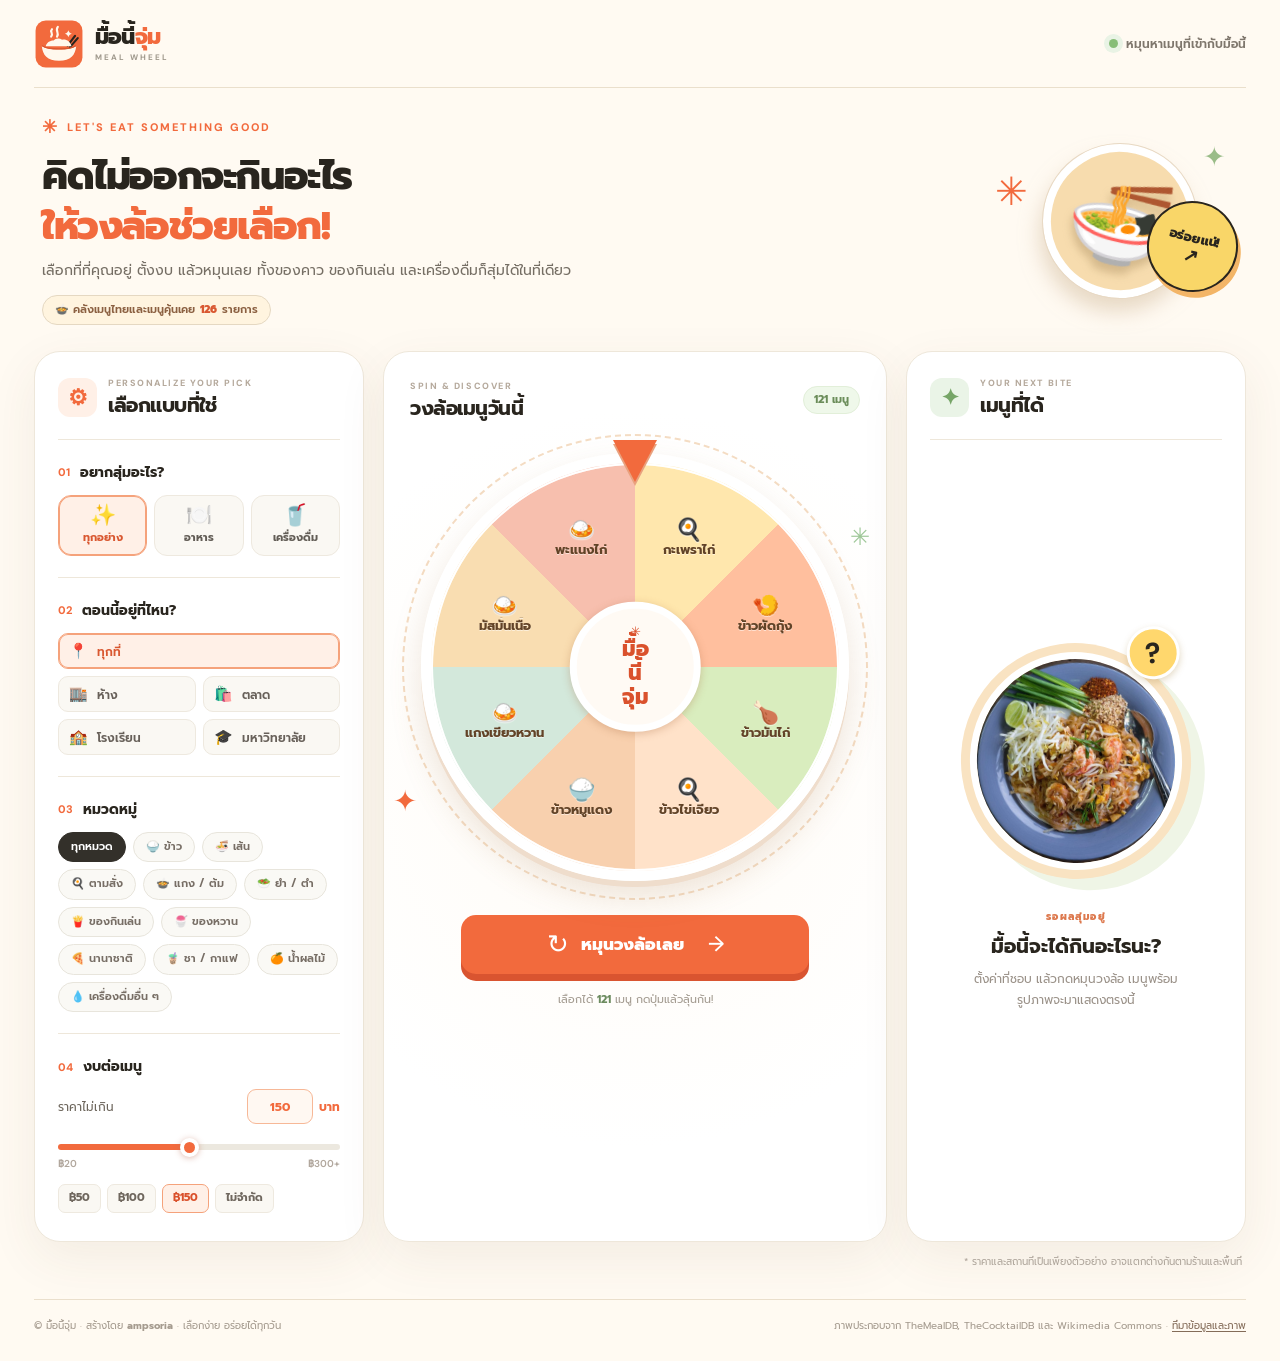
==== commit 30cfb3b6: "Rename site to มื้อนี้จุ่ม" ====
--- a/index.html
+++ b/index.html
@@ -4,8 +4,8 @@
   <meta charset="UTF-8" />
   <meta name="viewport" content="width=device-width, initial-scale=1" />
   <meta name="theme-color" content="#fff8ed" />
-  <meta name="description" content="มื้อนี้หมุน: วงล้อสุ่มอาหารและเครื่องดื่ม เลือกสถานที่ หมวดหมู่ และงบประมาณ แล้วหมุนหามื้อถัดไปของคุณ" />
-  <title>มื้อนี้หมุน — วงล้อสุ่มอาหารและเครื่องดื่ม</title>
+  <meta name="description" content="มื้อนี้จุ่ม: วงล้อสุ่มอาหารและเครื่องดื่ม เลือกสถานที่ หมวดหมู่ และงบประมาณ แล้วหมุนหามื้อถัดไปของคุณ" />
+  <title>มื้อนี้จุ่ม — วงล้อสุ่มอาหารและเครื่องดื่ม</title>
   <link rel="icon" href="assets/logo-final.svg" type="image/svg+xml" />
   <link rel="preconnect" href="https://fonts.googleapis.com" />
   <link rel="preconnect" href="https://fonts.gstatic.com" crossorigin />
@@ -16,9 +16,9 @@
 <body>
   <div class="site-shell">
     <header class="site-header">
-      <a class="brand" href="#top" aria-label="มื้อนี้หมุน หน้าแรก">
+      <a class="brand" href="#top" aria-label="มื้อนี้จุ่ม หน้าแรก">
         <span class="brand-mark" aria-hidden="true"><img src="assets/logo-final.svg" alt="" width="48" height="48" /></span>
-        <span class="brand-name">มื้อนี้<span class="brand-accent">หมุน</span><small>MEAL WHEEL</small></span>
+        <span class="brand-name">มื้อนี้<span class="brand-accent">จุ่ม</span><small>MEAL WHEEL</small></span>
       </a>
       <div class="header-note"><span class="header-note-dot"></span> หมุนหาเมนูที่เข้ากับมื้อนี้</div>
     </header>
@@ -96,7 +96,7 @@
             <div class="wheel" id="wheel" aria-label="วงล้อสุ่มเมนู">
               <div class="wheel-labels" id="wheel-labels"></div>
             </div>
-            <div class="wheel-center" aria-hidden="true"><span class="center-spark">✳</span><strong>มื้อ<br>นี้<br>หมุน</strong></div>
+            <div class="wheel-center" aria-hidden="true"><span class="center-spark">✳</span><strong>มื้อ<br>นี้<br>จุ่ม</strong></div>
             <span class="stage-spark stage-spark-a" aria-hidden="true">✦</span>
             <span class="stage-spark stage-spark-b" aria-hidden="true">✳</span>
           </div>
@@ -118,7 +118,7 @@
       </section>
       <p class="price-note">* ราคาและสถานที่เป็นเพียงตัวอย่าง อาจแตกต่างกันตามร้านและพื้นที่</p>
     </main>
-    <footer class="site-footer"><span>© มื้อนี้หมุน · สร้างโดย <strong>ampsoria</strong> · เลือกง่าย อร่อยได้ทุกวัน</span><span>ภาพประกอบจาก TheMealDB, TheCocktailDB และ Wikimedia Commons · <a href="credits.html">ที่มาข้อมูลและภาพ</a></span></footer>
+    <footer class="site-footer"><span>© มื้อนี้จุ่ม · สร้างโดย <strong>ampsoria</strong> · เลือกง่าย อร่อยได้ทุกวัน</span><span>ภาพประกอบจาก TheMealDB, TheCocktailDB และ Wikimedia Commons · <a href="credits.html">ที่มาข้อมูลและภาพ</a></span></footer>
   </div>
 </body>
 </html>
